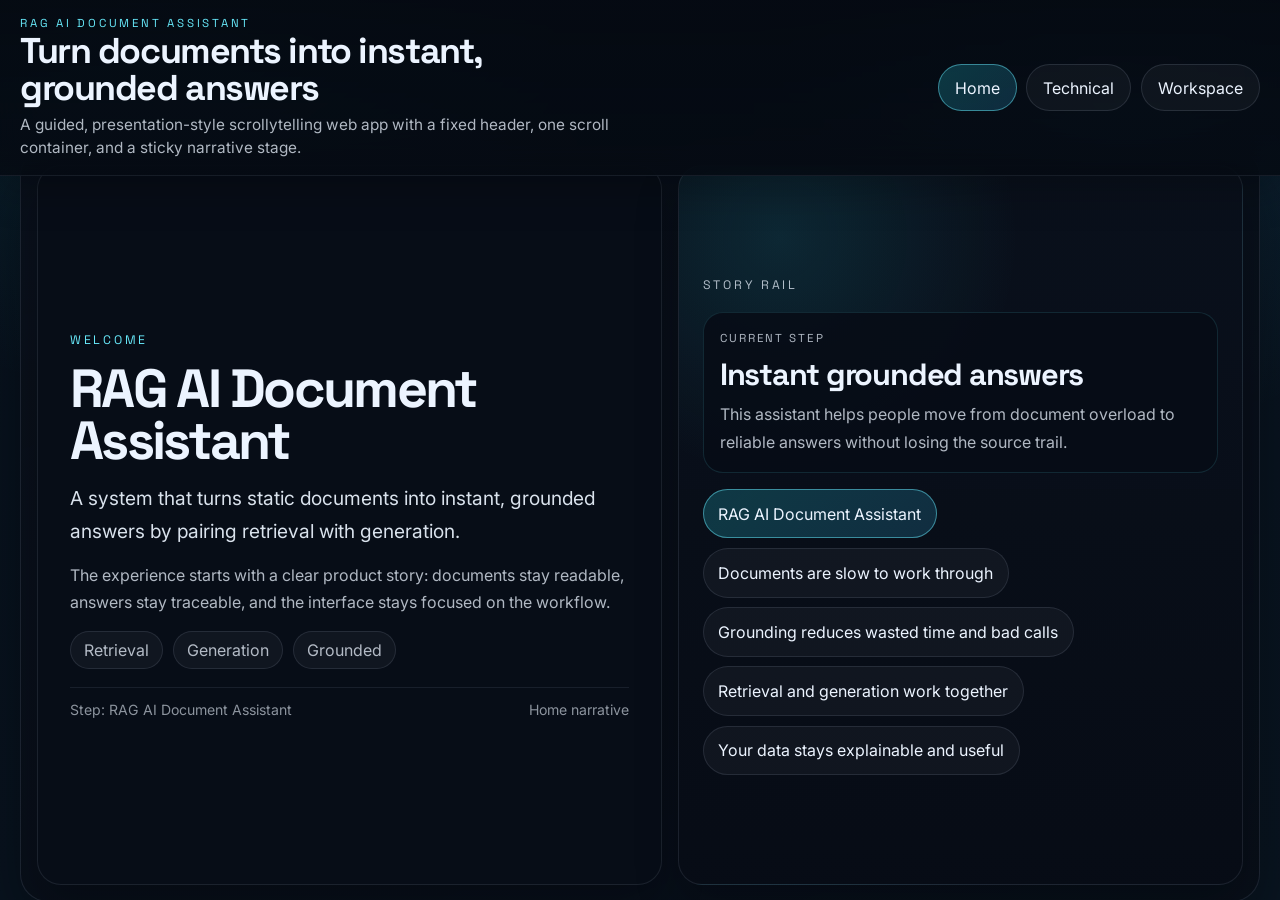
==== docs/index.html @ a1502935 "moved all github pages files to docs to run from the docs folder" ====
<!doctype html>
<html lang="en">
<head>
  <meta charset="UTF-8" />
  <meta name="viewport" content="width=device-width, initial-scale=1.0" />
  <title>RAG AI Document Assistant</title>
  <meta name="description" content="A native DOM scrollytelling app for the RAG AI Document Assistant." />
  <link rel="preconnect" href="https://fonts.googleapis.com" />
  <link rel="preconnect" href="https://fonts.gstatic.com" crossorigin />
  <link href="https://fonts.googleapis.com/css2?family=Inter:wght@400;500;600;700;800&family=Space+Grotesk:wght@500;700&display=swap" rel="stylesheet" />
  <link rel="stylesheet" href="./css/styles.css" />
</head>
<body>
  <header class="site-header" role="banner">
    <div class="site-header__brand">
      <p class="site-header__eyebrow">RAG AI Document Assistant</p>
      <h1 class="site-header__title">Turn documents into instant, grounded answers</h1>
      <p class="site-header__subtitle">A guided, presentation-style scrollytelling web app with a fixed header, one scroll container, and a sticky narrative stage.</p>
    </div>

    <nav class="site-header__nav" aria-label="Primary">
      <a class="nav-button is-active" href="./index.html" data-page="home">Home</a>
      <a class="nav-button" href="./technical.html" data-page="technical">Technical</a>
      <a class="nav-button" href="./workspace.html" data-page="workspace">Workspace</a>
    </nav>
  </header>

  <main id="scroll-container" class="scroll-container" aria-live="polite"></main>

  <noscript>
    <div class="noscript-banner">
      This app needs JavaScript enabled to run the scroll engine.
    </div>
  </noscript>

  <script type="module" src="./js/app.js"></script>
</body>
</html>
---- docs/css/styles.css ----
@import url("../../app/web/style.css");
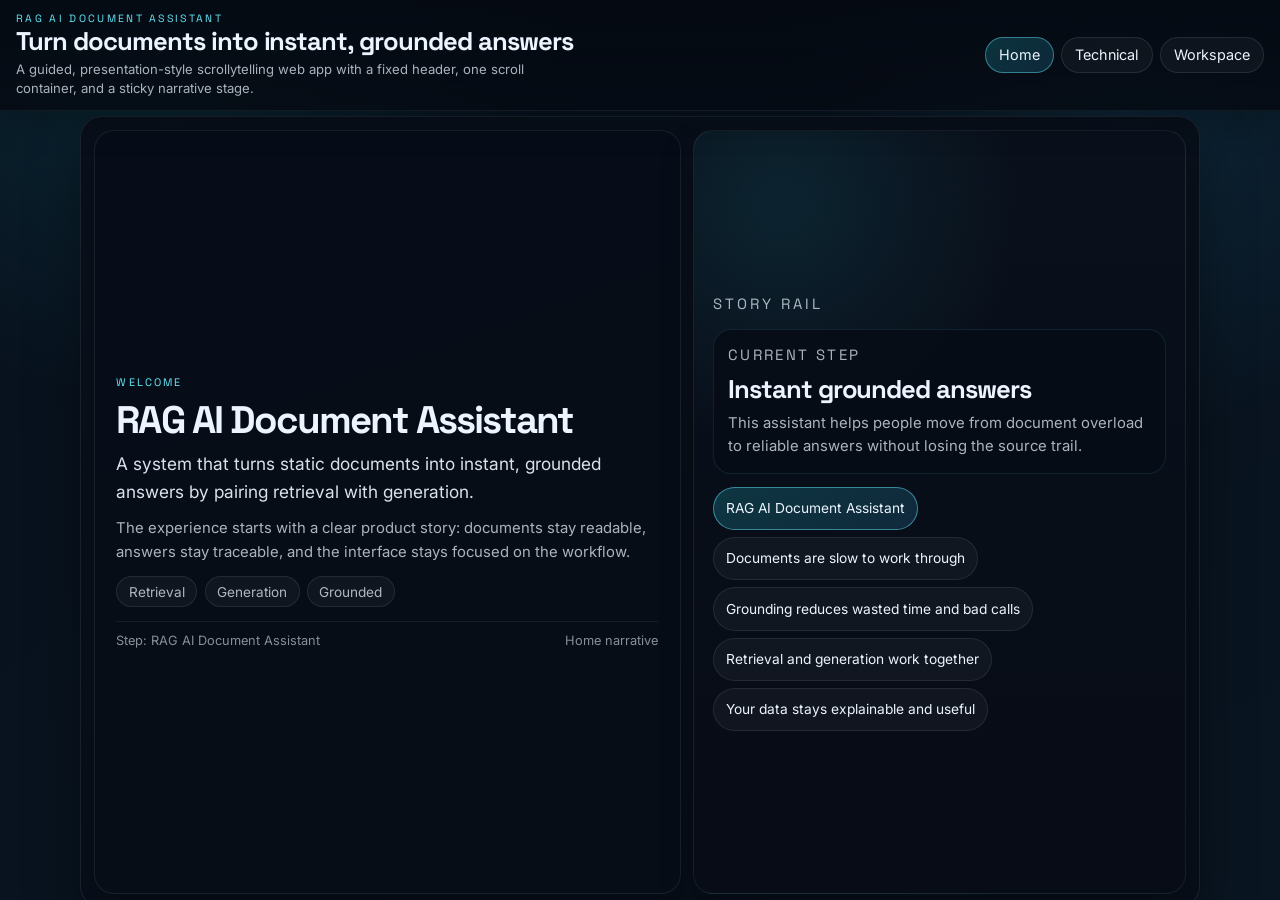
==== commit 9081236f: "trying to run from just docs now" ====
--- a/docs/index.html
+++ b/docs/index.html
@@ -28,9 +28,7 @@
   <main id="scroll-container" class="scroll-container" aria-live="polite"></main>
 
   <noscript>
-    <div class="noscript-banner">
-      This app needs JavaScript enabled to run the scroll engine.
-    </div>
+    <div class="noscript-banner">This app needs JavaScript enabled to run the scroll engine.</div>
   </noscript>
 
   <script type="module" src="./js/app.js"></script>
--- a/docs/css/styles.css
+++ b/docs/css/styles.css
@@ -1 +1,609 @@
-@import url("../../app/web/style.css");
+:root {
+  --bg-0: #07111d;
+  --bg-1: #091521;
+  --bg-2: #0c1828;
+  --panel: rgba(12, 19, 31, 0.92);
+  --panel-strong: rgba(9, 15, 26, 0.98);
+  --text: #ecf4ff;
+  --muted: rgba(236, 244, 255, 0.72);
+  --muted-strong: rgba(236, 244, 255, 0.56);
+  --edge: rgba(148, 163, 184, 0.14);
+  --accent: #27d6e6;
+  --accent-2: #67e8f9;
+  --accent-3: #38bdf8;
+  --shadow: 0 22px 54px rgba(0, 0, 0, 0.34);
+  --header-height: 104px;
+  --content-width: 1120px;
+}
+
+* {
+  box-sizing: border-box;
+}
+
+html,
+body {
+  margin: 0;
+  min-height: 100%;
+  background:
+    radial-gradient(circle at 12% 0%, rgba(39, 214, 230, 0.12), transparent 28%),
+    radial-gradient(circle at 88% 12%, rgba(56, 189, 248, 0.11), transparent 24%),
+    linear-gradient(145deg, var(--bg-0), var(--bg-1));
+  color: var(--text);
+  font-family: "Inter", "Segoe UI", sans-serif;
+  overflow: hidden;
+}
+
+body {
+  position: relative;
+}
+
+body::before {
+  content: "";
+  position: fixed;
+  inset: 0;
+  pointer-events: none;
+  background-image:
+    linear-gradient(rgba(255, 255, 255, 0.03) 1px, transparent 1px),
+    linear-gradient(90deg, rgba(255, 255, 255, 0.03) 1px, transparent 1px);
+  background-size: 52px 52px;
+  mask-image: linear-gradient(180deg, rgba(0, 0, 0, 0.16), rgba(0, 0, 0, 0.02));
+}
+
+button,
+input,
+textarea {
+  font: inherit;
+}
+
+button {
+  cursor: pointer;
+}
+
+.visually-hidden {
+  position: absolute;
+  width: 1px;
+  height: 1px;
+  padding: 0;
+  margin: -1px;
+  overflow: hidden;
+  clip: rect(0, 0, 0, 0);
+  white-space: nowrap;
+  border: 0;
+}
+
+.site-header {
+  position: fixed;
+  inset: 0 0 auto 0;
+  z-index: 1000;
+  display: flex;
+  align-items: center;
+  justify-content: space-between;
+  gap: 1rem;
+  padding: 0.75rem 1rem;
+  background: linear-gradient(180deg, rgba(5, 10, 18, 0.97), rgba(5, 10, 18, 0.84));
+  border-bottom: 1px solid rgba(148, 163, 184, 0.1);
+  backdrop-filter: blur(16px);
+  box-shadow: 0 14px 30px rgba(0, 0, 0, 0.2);
+}
+
+.site-header__brand {
+  max-width: 60ch;
+}
+
+.site-header__eyebrow {
+  margin: 0 0 0.18rem;
+  font-family: "Space Grotesk", "Inter", sans-serif;
+  letter-spacing: 0.22em;
+  text-transform: uppercase;
+  color: var(--accent-2);
+  font-size: 0.66rem;
+}
+
+.site-header__title {
+  margin: 0;
+  font-family: "Space Grotesk", "Inter", sans-serif;
+  font-size: clamp(1.15rem, 2vw, 1.8rem);
+  line-height: 1.05;
+  letter-spacing: -0.04em;
+}
+
+.site-header__subtitle {
+  margin: 0.32rem 0 0;
+  color: var(--muted);
+  font-size: 0.82rem;
+  line-height: 1.45;
+  max-width: 68ch;
+}
+
+.site-header__nav {
+  display: flex;
+  align-items: center;
+  gap: 0.45rem;
+  flex-wrap: wrap;
+  justify-content: flex-end;
+}
+
+.nav-button {
+  display: inline-flex;
+  align-items: center;
+  justify-content: center;
+  text-decoration: none;
+  border: 1px solid rgba(148, 163, 184, 0.16);
+  background: rgba(255, 255, 255, 0.04);
+  color: var(--text);
+  padding: 0.56rem 0.82rem;
+  border-radius: 999px;
+  cursor: pointer;
+  transition: transform 180ms ease, border-color 180ms ease, background 180ms ease, box-shadow 180ms ease;
+  font-size: 0.9rem;
+}
+
+.nav-button:hover,
+.nav-button:focus-visible {
+  transform: translateY(-1px);
+  border-color: rgba(103, 232, 249, 0.5);
+  box-shadow: 0 8px 18px rgba(0, 0, 0, 0.2);
+  outline: none;
+}
+
+.nav-button.is-active {
+  background: linear-gradient(135deg, rgba(39, 214, 230, 0.2), rgba(56, 189, 248, 0.16));
+  border-color: rgba(103, 232, 249, 0.44);
+}
+
+.scroll-container {
+  position: relative;
+  height: 100vh;
+  overflow-y: auto;
+  padding: calc(var(--header-height) + 0.75rem) 1rem 1.5rem;
+  overscroll-behavior-y: contain;
+}
+
+.page,
+.workspace-page {
+  width: min(var(--content-width), 100%);
+  margin: 0 auto;
+}
+
+.scrolly-shell {
+  display: grid;
+  gap: 0.75rem;
+  align-items: start;
+}
+
+.sticky-stage {
+  position: sticky;
+  top: 0;
+  z-index: 2;
+  min-height: calc(100vh - var(--header-height) - 0.75rem);
+  border-radius: 22px;
+  border: 1px solid rgba(148, 163, 184, 0.12);
+  background: linear-gradient(160deg, rgba(10, 16, 27, 0.95), rgba(8, 14, 24, 0.88));
+  box-shadow: var(--shadow);
+  overflow: hidden;
+}
+
+.sticky-stage__inner {
+  min-height: inherit;
+  height: 100%;
+  padding: 0.8rem;
+  transition: opacity 180ms ease, transform 180ms ease;
+}
+
+.sticky-stage__inner.is-transitioning {
+  opacity: 0.45;
+  transform: scale(0.992);
+}
+
+.slide-shell {
+  display: grid;
+  grid-template-columns: minmax(0, 1fr) minmax(280px, 0.84fr);
+  gap: 0.75rem;
+  min-height: calc(100vh - var(--header-height) - 2rem);
+}
+
+.slide-copy,
+.flow-panel,
+.workspace-panel {
+  border: 1px solid rgba(148, 163, 184, 0.12);
+  background: rgba(8, 14, 24, 0.84);
+  border-radius: 20px;
+  box-shadow: 0 16px 34px rgba(0, 0, 0, 0.22);
+}
+
+.slide-copy {
+  display: grid;
+  align-content: center;
+  gap: 0.72rem;
+  padding: clamp(0.9rem, 2vw, 1.35rem);
+}
+
+.slide-kicker,
+.flow-panel__eyebrow,
+.page-kicker {
+  margin: 0;
+  color: var(--accent-2);
+  font-family: "Space Grotesk", "Inter", sans-serif;
+  font-size: 0.68rem;
+  letter-spacing: 0.2em;
+  text-transform: uppercase;
+}
+
+.slide-copy h2,
+.workspace-upload h2 {
+  margin: 0;
+  font-family: "Space Grotesk", "Inter", sans-serif;
+  font-size: clamp(1.6rem, 3vw, 2.8rem);
+  line-height: 0.98;
+  letter-spacing: -0.05em;
+}
+
+.slide-lead {
+  margin: 0;
+  font-size: clamp(0.96rem, 1.35vw, 1.1rem);
+  line-height: 1.6;
+  color: rgba(236, 244, 255, 0.92);
+  max-width: 60ch;
+}
+
+.slide-detail,
+.flow-panel p,
+.workspace-panel p {
+  margin: 0;
+  line-height: 1.6;
+  color: var(--muted);
+  font-size: 0.93rem;
+}
+
+.tag-row,
+.workspace-tag-row,
+.flow-panel__dots,
+.slide-meta,
+.step-actions {
+  display: flex;
+  flex-wrap: wrap;
+  gap: 0.45rem;
+}
+
+.tag-chip,
+.workspace-tag,
+.flow-chip,
+.step-action,
+.step-dot {
+  border: 1px solid rgba(148, 163, 184, 0.14);
+  background: rgba(255, 255, 255, 0.04);
+  color: var(--text);
+  border-radius: 999px;
+}
+
+.tag-chip,
+.workspace-tag {
+  padding: 0.42rem 0.72rem;
+  color: var(--muted);
+  font-size: 0.85rem;
+}
+
+.slide-meta {
+  margin-top: 0.1rem;
+  padding-top: 0.72rem;
+  border-top: 1px solid rgba(148, 163, 184, 0.1);
+  color: var(--muted-strong);
+  font-size: 0.8rem;
+  justify-content: space-between;
+}
+
+.slide-visual {
+  min-height: 100%;
+}
+
+.flow-panel {
+  display: grid;
+  align-content: center;
+  gap: 0.8rem;
+  min-height: 100%;
+  padding: clamp(0.85rem, 2vw, 1.2rem);
+  background:
+    radial-gradient(circle at 18% 10%, rgba(39, 214, 230, 0.1), transparent 30%),
+    linear-gradient(180deg, rgba(10, 17, 28, 0.94), rgba(7, 12, 22, 0.98));
+}
+
+.flow-panel__frame {
+  display: grid;
+  gap: 0.55rem;
+  padding: 0.85rem;
+  border-radius: 18px;
+  border: 1px solid rgba(103, 232, 249, 0.1);
+  background: rgba(7, 13, 23, 0.9);
+}
+
+.flow-panel__label {
+  margin: 0;
+  color: var(--muted-strong);
+  font-family: "Space Grotesk", "Inter", sans-serif;
+  text-transform: uppercase;
+  letter-spacing: 0.16em;
+  font-size: 0.66rem;
+}
+
+.flow-panel__frame h4 {
+  margin: 0;
+  font-family: "Space Grotesk", "Inter", sans-serif;
+  font-size: clamp(1.15rem, 2vw, 1.65rem);
+  line-height: 1.05;
+  letter-spacing: -0.04em;
+}
+
+.flow-panel__dots {
+  align-items: center;
+}
+
+.flow-chip,
+.step-dot,
+.step-action {
+  transition: transform 180ms ease, border-color 180ms ease, background 180ms ease, color 180ms ease;
+}
+
+.flow-chip,
+.step-dot {
+  min-height: 2.7rem;
+  display: inline-flex;
+  align-items: center;
+  justify-content: center;
+  padding: 0.48rem 0.75rem;
+  text-align: center;
+  line-height: 1.2;
+  white-space: normal;
+  font-size: 0.86rem;
+}
+
+.flow-chip.is-active,
+.step-dot.is-active,
+.step-action--primary {
+  background: linear-gradient(135deg, rgba(39, 214, 230, 0.2), rgba(56, 189, 248, 0.16));
+  border-color: rgba(103, 232, 249, 0.48);
+  color: var(--text);
+}
+
+.flow-chip:hover,
+.flow-chip:focus-visible,
+.step-dot:hover,
+.step-dot:focus-visible,
+.step-action:hover,
+.step-action:focus-visible,
+.nav-button:focus-visible {
+  transform: translateY(-1px);
+  outline: none;
+  border-color: rgba(103, 232, 249, 0.5);
+}
+
+.step-actions {
+  margin-top: auto;
+}
+
+.step-action {
+  padding: 0.66rem 0.9rem;
+  color: var(--text);
+  font-size: 0.88rem;
+}
+
+.step-action:disabled {
+  opacity: 0.45;
+  cursor: not-allowed;
+  transform: none;
+}
+
+.step-track {
+  min-height: calc(var(--step-count, 1) * 100vh);
+}
+
+.step-trigger {
+  height: 100vh;
+  opacity: 0;
+  pointer-events: none;
+}
+
+.step-trigger.is-active {
+  opacity: 0;
+}
+
+.workspace-header {
+  display: grid;
+  gap: 0.45rem;
+  margin-bottom: 0.85rem;
+}
+
+.workspace-header h2 {
+  margin: 0;
+  font-family: "Space Grotesk", "Inter", sans-serif;
+  font-size: clamp(1.75rem, 3vw, 2.8rem);
+  line-height: 1;
+  letter-spacing: -0.05em;
+}
+
+.workspace-shell {
+  display: grid;
+  grid-template-columns: minmax(220px, 1fr) minmax(0, 3fr);
+  gap: 0.75rem;
+  align-items: start;
+}
+
+.workspace-panel {
+  display: grid;
+  gap: 0.72rem;
+  padding: 0.95rem;
+}
+
+.workspace-upload,
+.workspace-spacer {
+  min-height: 100%;
+}
+
+.workspace-chat {
+  min-height: clamp(28rem, 52vh, 40rem);
+}
+
+.workspace-form {
+  display: grid;
+  gap: 0.7rem;
+}
+
+.workspace-actions {
+  display: flex;
+  flex-wrap: wrap;
+  gap: 0.45rem;
+}
+
+.workspace-page .primary-button,
+.workspace-page .secondary-button {
+  padding: 0.56rem 0.78rem;
+  border-radius: 999px;
+  font-size: 0.88rem;
+  line-height: 1;
+}
+
+.primary-button,
+.secondary-button {
+  border: 1px solid rgba(148, 163, 184, 0.14);
+  background: rgba(255, 255, 255, 0.05);
+  color: var(--text);
+  border-radius: 999px;
+  padding: 0.7rem 0.92rem;
+}
+
+.primary-button {
+  background: linear-gradient(135deg, rgba(39, 214, 230, 0.2), rgba(56, 189, 248, 0.16));
+  border-color: rgba(103, 232, 249, 0.48);
+}
+
+.workspace-file,
+.workspace-input {
+  width: 100%;
+  border-radius: 16px;
+  border: 1px solid rgba(148, 163, 184, 0.14);
+  background: rgba(5, 10, 18, 0.8);
+  color: var(--text);
+  padding: 0.8rem 0.9rem;
+}
+
+.workspace-input {
+  min-height: 140px;
+  resize: vertical;
+}
+
+.workspace-feed {
+  display: grid;
+  gap: 0.65rem;
+  max-height: 36vh;
+  overflow-y: auto;
+}
+
+.feed-message,
+.source-list,
+.workspace-sources {
+  border-radius: 16px;
+}
+
+.feed-message {
+  padding: 0.72rem 0.84rem;
+  border: 1px solid rgba(148, 163, 184, 0.11);
+  background: rgba(255, 255, 255, 0.04);
+}
+
+.feed-message strong {
+  display: block;
+  margin-bottom: 0.3rem;
+}
+
+.source-dropdown {
+  margin-top: 0.65rem;
+  padding: 0.65rem 0.75rem;
+  border: 1px solid rgba(148, 163, 184, 0.11);
+  border-radius: 14px;
+  background: rgba(5, 10, 18, 0.72);
+}
+
+.source-dropdown summary {
+  cursor: pointer;
+  list-style: none;
+  color: var(--text);
+  font-family: "Space Grotesk", "Inter", sans-serif;
+  font-size: 0.86rem;
+}
+
+.source-dropdown summary::-webkit-details-marker {
+  display: none;
+}
+
+.source-dropdown .source-list {
+  margin-top: 0.6rem;
+}
+
+.source-list {
+  margin: 0;
+  padding: 0 0 0 1.1rem;
+  display: grid;
+  gap: 0.45rem;
+  color: var(--muted);
+  font-size: 0.9rem;
+}
+
+.workspace-spacer {
+  display: none;
+}
+
+@media (max-width: 1080px) {
+  .slide-shell,
+  .workspace-shell {
+    grid-template-columns: 1fr;
+  }
+
+  .sticky-stage {
+    min-height: auto;
+  }
+
+  .slide-copy h2,
+  .workspace-upload h2 {
+    font-size: clamp(1.45rem, 5vw, 2.4rem);
+  }
+
+  .workspace-chat {
+    min-height: auto;
+  }
+}
+
+@media (max-width: 760px) {
+  :root {
+    --header-height: 144px;
+  }
+
+  .site-header {
+    align-items: flex-start;
+    flex-direction: column;
+  }
+
+  .scroll-container {
+    padding-inline: 0.75rem;
+    padding-top: calc(var(--header-height) + 0.5rem);
+  }
+
+  .sticky-stage__inner {
+    padding: 0.65rem;
+  }
+
+  .slide-shell {
+    gap: 0.65rem;
+  }
+
+  .slide-copy,
+  .flow-panel,
+  .workspace-panel {
+    border-radius: 18px;
+  }
+
+  .step-actions,
+  .flow-panel__dots,
+  .tag-row,
+  .slide-meta {
+    gap: 0.4rem;
+  }
+}
